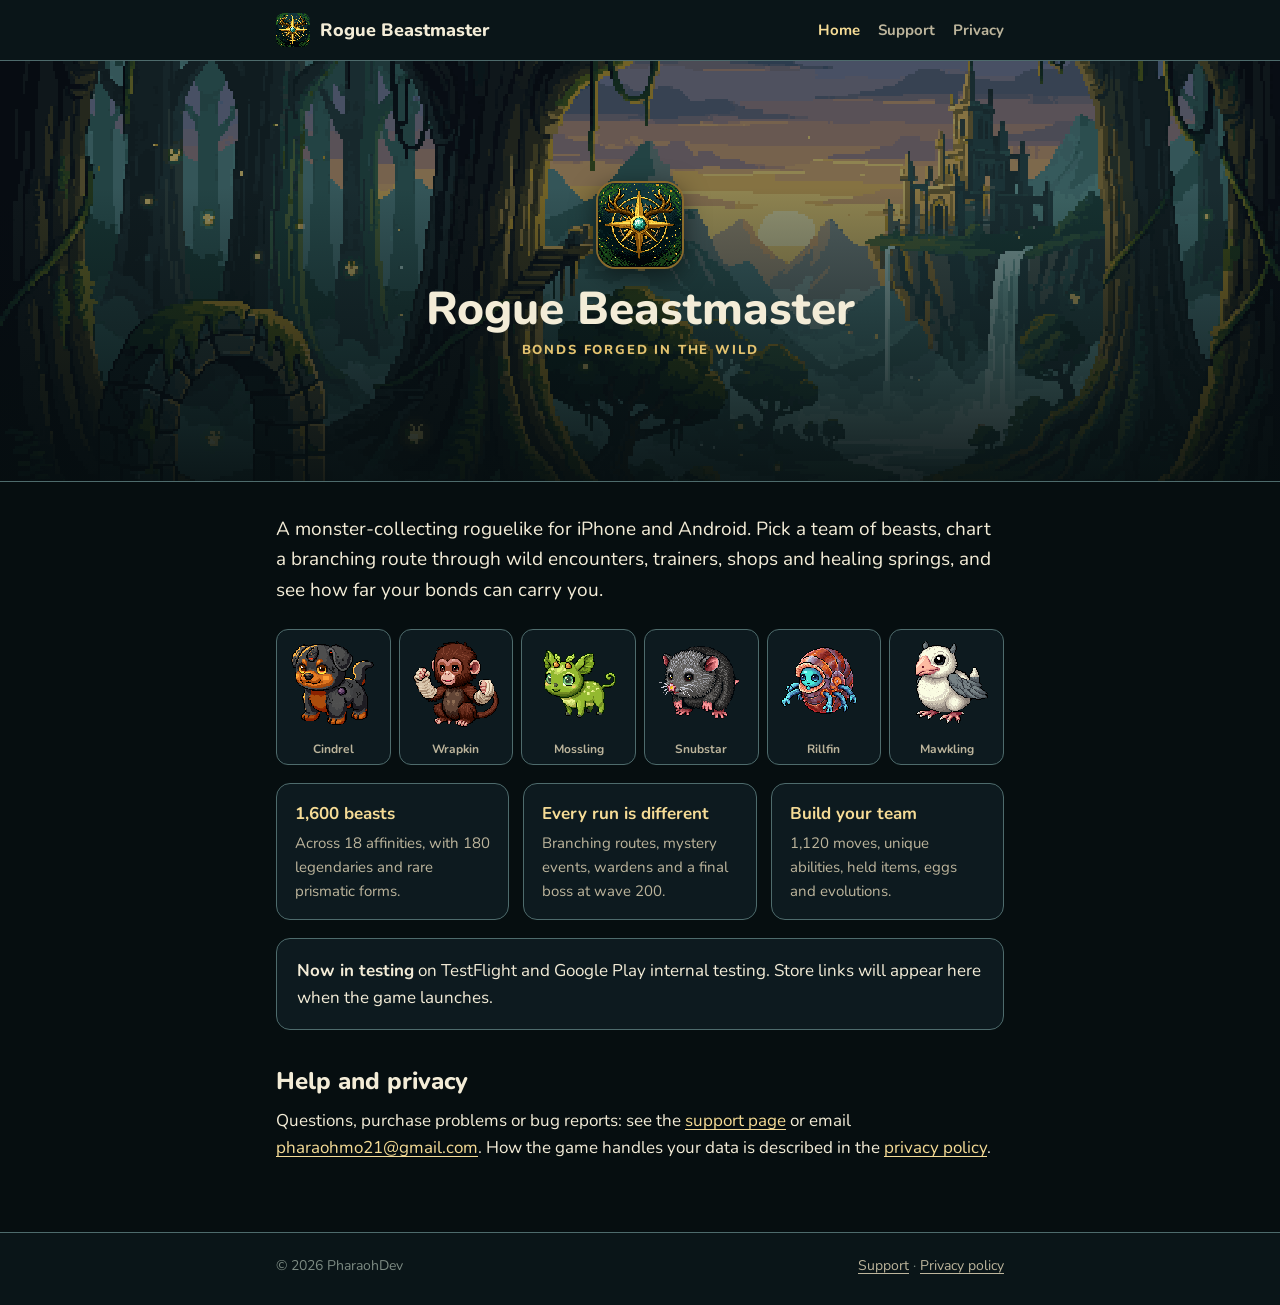
==== index.html @ 4d938bd2 "Rogue Beastmaster site: home, support and privacy policy Co-Authored-By: Claude Opus 5.5 <noreply@an" ====
<!doctype html>
<html lang="en">
  <head>
    <meta charset="utf-8" />
    <meta name="viewport" content="width=device-width, initial-scale=1" />
    <title>Rogue Beastmaster</title>
    <meta
      name="description"
      content="Rogue Beastmaster is a monster-collecting roguelike for iOS and Android: build a team of beasts, chart branching routes and see how far you get."
    />
    <meta property="og:title" content="Rogue Beastmaster" />
    <meta
      property="og:description"
      content="A monster-collecting roguelike for iOS and Android. 1,600 beasts across 18 affinities."
    />
    <meta property="og:image" content="https://pharaohmo.github.io/img/camp.png" />
    <link rel="icon" type="image/png" href="/img/favicon.png" />
    <link rel="apple-touch-icon" href="/img/apple-touch-icon.png" />
    <link rel="preconnect" href="https://fonts.googleapis.com" />
    <link rel="preconnect" href="https://fonts.gstatic.com" crossorigin />
    <link
      href="https://fonts.googleapis.com/css2?family=Nunito:wght@400;700;800&display=swap"
      rel="stylesheet"
    />
    <link rel="stylesheet" href="/styles.css" />
  </head>
  <body>
    <header class="site-header">
      <div class="wrap">
        <a class="brand" href="/"><img class="pixel" src="/img/icon.png" alt="" />Rogue Beastmaster</a>
        <nav class="nav" aria-label="Site">
          <a href="/" aria-current="page">Home</a>
          <a href="/support.html">Support</a>
          <a href="/privacy.html">Privacy</a>
        </nav>
      </div>
    </header>

    <section class="hero">
      <img class="hero-art pixel" src="/img/camp.png" alt="A pixel-art forest camp at dusk with a castle on the far hills" />
      <div class="hero-content">
        <img class="hero-icon pixel" src="/img/icon.png" alt="" />
        <h1>Rogue Beastmaster</h1>
        <p class="tagline">Bonds forged in the wild</p>
      </div>
    </section>

    <main class="wrap">
      <p class="lede">
        A monster-collecting roguelike for iPhone and Android. Pick a team of beasts, chart a
        branching route through wild encounters, trainers, shops and healing springs, and see how
        far your bonds can carry you.
      </p>

      <div class="beasts" aria-label="Some of the starter beasts">
        <figure><img class="pixel" src="/img/beast-1.png" alt="Cindrel, an Ember beast" /><figcaption>Cindrel</figcaption></figure>
        <figure><img class="pixel" src="/img/beast-2.png" alt="Wrapkin, a Valor beast" /><figcaption>Wrapkin</figcaption></figure>
        <figure><img class="pixel" src="/img/beast-3.png" alt="Mossling, a Grove beast" /><figcaption>Mossling</figcaption></figure>
        <figure><img class="pixel" src="/img/beast-4.png" alt="Snubstar, a Quake beast" /><figcaption>Snubstar</figcaption></figure>
        <figure><img class="pixel" src="/img/beast-5.png" alt="Rillfin, a Tide beast" /><figcaption>Rillfin</figcaption></figure>
        <figure><img class="pixel" src="/img/beast-6.png" alt="Mawkling, a Gale beast" /><figcaption>Mawkling</figcaption></figure>
      </div>

      <div class="cards">
        <div class="card">
          <strong>1,600 beasts</strong>
          <p>Across 18 affinities, with 180 legendaries and rare prismatic forms.</p>
        </div>
        <div class="card">
          <strong>Every run is different</strong>
          <p>Branching routes, mystery events, wardens and a final boss at wave 200.</p>
        </div>
        <div class="card">
          <strong>Build your team</strong>
          <p>1,120 moves, unique abilities, held items, eggs and evolutions.</p>
        </div>
      </div>

      <div class="panel">
        <p>
          <strong>Now in testing</strong> on TestFlight and Google Play internal testing. Store
          links will appear here when the game launches.
        </p>
      </div>

      <h2>Help and privacy</h2>
      <p>
        Questions, purchase problems or bug reports: see the <a href="/support.html">support page</a>
        or email <a href="mailto:pharaohmo21@gmail.com">pharaohmo21@gmail.com</a>. How the game
        handles your data is described in the <a href="/privacy.html">privacy policy</a>.
      </p>
    </main>

    <footer class="site-footer">
      <div class="wrap">
        <span>© 2026 PharaohDev</span>
        <span><a href="/support.html">Support</a> · <a href="/privacy.html">Privacy policy</a></span>
      </div>
    </footer>
  </body>
</html>
---- styles.css ----
:root {
  --bg: #0a1518;
  --bg-deep: #060e10;
  --panel: #0d1a1f;
  --panel-raised: #132a30;
  --border: #d4dccb;
  --border-dim: #4e6b6c;
  --text: #f3ecd7;
  --text-dim: #bdb59c;
  --text-faint: #7c8a82;
  --gold: #e3c26f;
  --gold-bright: #f6dc96;
  --gold-deep: #8a6a2b;
  --link: #f6dc96;
  --radius: 14px;
  --max: 760px;
}

* {
  box-sizing: border-box;
}

html {
  -webkit-text-size-adjust: 100%;
}

body {
  margin: 0;
  background: var(--bg-deep);
  color: var(--text);
  font-family: 'Nunito', system-ui, -apple-system, 'Segoe UI', Roboto, sans-serif;
  font-size: 17px;
  line-height: 1.6;
}

img.pixel {
  image-rendering: pixelated;
  image-rendering: crisp-edges;
}

a {
  color: var(--link);
  text-underline-offset: 3px;
}

a:hover {
  color: var(--gold);
}

.wrap {
  max-width: var(--max);
  margin: 0 auto;
  padding: 0 16px;
}

/* Header */
.site-header {
  background: var(--bg);
  border-bottom: 1px solid var(--border-dim);
}

.site-header .wrap {
  display: flex;
  align-items: center;
  justify-content: space-between;
  gap: 12px;
  min-height: 60px;
  flex-wrap: wrap;
  padding-top: 8px;
  padding-bottom: 8px;
}

.brand {
  display: flex;
  align-items: center;
  gap: 10px;
  color: var(--text);
  text-decoration: none;
  font-weight: 800;
  font-size: 18px;
}

.brand img {
  width: 34px;
  height: 34px;
  border-radius: 8px;
}

.nav {
  display: flex;
  gap: 18px;
  font-weight: 700;
  font-size: 15px;
}

.nav a {
  color: var(--text-dim);
  text-decoration: none;
}

.nav a:hover,
.nav a[aria-current='page'] {
  color: var(--gold-bright);
}

/* Hero */
.hero {
  position: relative;
  background: var(--bg);
  border-bottom: 1px solid var(--border-dim);
  overflow: hidden;
}

.hero-art {
  display: block;
  width: 100%;
  max-height: 420px;
  object-fit: cover;
  opacity: 0.55;
}

.hero-content {
  position: absolute;
  inset: 0;
  display: flex;
  flex-direction: column;
  align-items: center;
  justify-content: center;
  text-align: center;
  padding: 16px;
  background: linear-gradient(180deg, rgba(6, 14, 16, 0) 30%, rgba(6, 14, 16, 0.85) 100%);
}

.hero-icon {
  width: 88px;
  height: 88px;
  border-radius: 20px;
  border: 2px solid var(--gold-deep);
  box-shadow: 0 6px 24px rgba(0, 0, 0, 0.5);
}

h1 {
  font-size: clamp(30px, 6vw, 46px);
  line-height: 1.15;
  margin: 14px 0 4px;
  font-weight: 800;
}

.tagline {
  margin: 0;
  color: var(--gold);
  font-weight: 800;
  letter-spacing: 0.14em;
  text-transform: uppercase;
  font-size: 13px;
}

/* Content */
main.wrap {
  padding-top: 32px;
  padding-bottom: 56px;
}

h2 {
  font-size: 24px;
  line-height: 1.3;
  margin: 36px 0 10px;
  font-weight: 800;
}

h3 {
  font-size: 18px;
  margin: 24px 0 6px;
  font-weight: 800;
  color: var(--gold-bright);
}

p,
ul {
  margin: 0 0 14px;
}

ul {
  padding-left: 22px;
}

li {
  margin-bottom: 6px;
}

.lede {
  font-size: 19px;
  color: var(--text);
}

.muted {
  color: var(--text-dim);
}

.panel {
  background: var(--panel);
  border: 1px solid var(--border-dim);
  border-radius: var(--radius);
  padding: 18px 20px;
  margin: 18px 0;
}

.panel > :last-child {
  margin-bottom: 0;
}

.cards {
  display: grid;
  grid-template-columns: repeat(auto-fit, minmax(200px, 1fr));
  gap: 14px;
  margin: 18px 0;
}

.card {
  background: var(--panel);
  border: 1px solid var(--border-dim);
  border-radius: var(--radius);
  padding: 16px 18px;
}

.card strong {
  display: block;
  color: var(--gold-bright);
  font-size: 17px;
  margin-bottom: 4px;
}

.card p {
  margin: 0;
  color: var(--text-dim);
  font-size: 15px;
}

.beasts {
  display: grid;
  grid-template-columns: repeat(6, 1fr);
  gap: 8px;
  margin: 24px 0 8px;
}

.beasts figure {
  margin: 0;
  background: var(--panel);
  border: 1px solid var(--border-dim);
  border-radius: 12px;
  padding: 6px 4px 4px;
  text-align: center;
}

.beasts img {
  width: 100%;
  max-width: 96px;
  aspect-ratio: 1;
  height: auto;
}

.beasts figcaption {
  font-size: 12px;
  font-weight: 700;
  color: var(--text-dim);
}

.button {
  display: inline-block;
  background: var(--gold);
  color: #1a1408;
  font-weight: 800;
  text-decoration: none;
  padding: 10px 18px;
  border-radius: 10px;
}

.button:hover {
  background: var(--gold-bright);
  color: #1a1408;
}

.updated {
  color: var(--text-faint);
  font-size: 14px;
}

/* Footer */
.site-footer {
  border-top: 1px solid var(--border-dim);
  background: var(--bg);
  color: var(--text-faint);
  font-size: 14px;
  padding: 22px 0 28px;
}

.site-footer .wrap {
  display: flex;
  flex-wrap: wrap;
  gap: 8px 18px;
  justify-content: space-between;
}

.site-footer a {
  color: var(--text-dim);
}

@media (max-width: 560px) {
  body {
    font-size: 16px;
  }
  .beasts {
    grid-template-columns: repeat(3, 1fr);
  }
  .nav {
    gap: 14px;
  }
  .hero-art {
    min-height: 300px;
  }
}
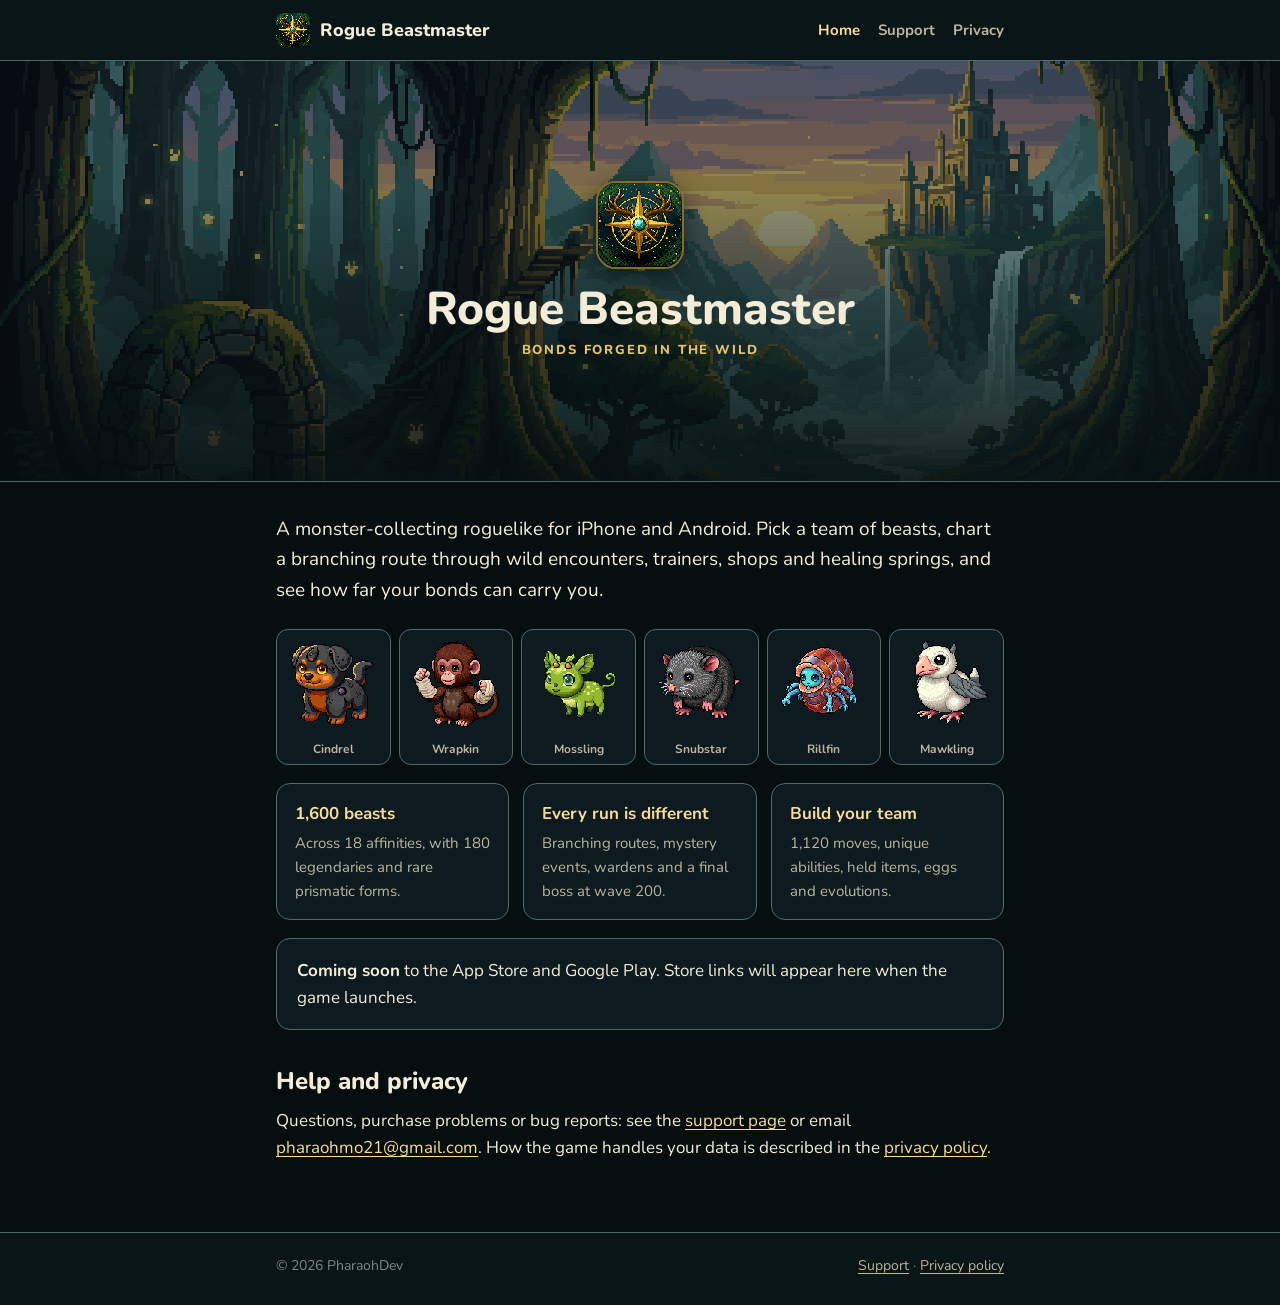
==== commit b796ea8f: "Site: public 1.0.0 wording (privacy, support, coming soon)" ====
--- a/index.html
+++ b/index.html
@@ -78,8 +78,8 @@
 
       <div class="panel">
         <p>
-          <strong>Now in testing</strong> on TestFlight and Google Play internal testing. Store
-          links will appear here when the game launches.
+          <strong>Coming soon</strong> to the App Store and Google Play. Store links will appear
+          here when the game launches.
         </p>
       </div>
 
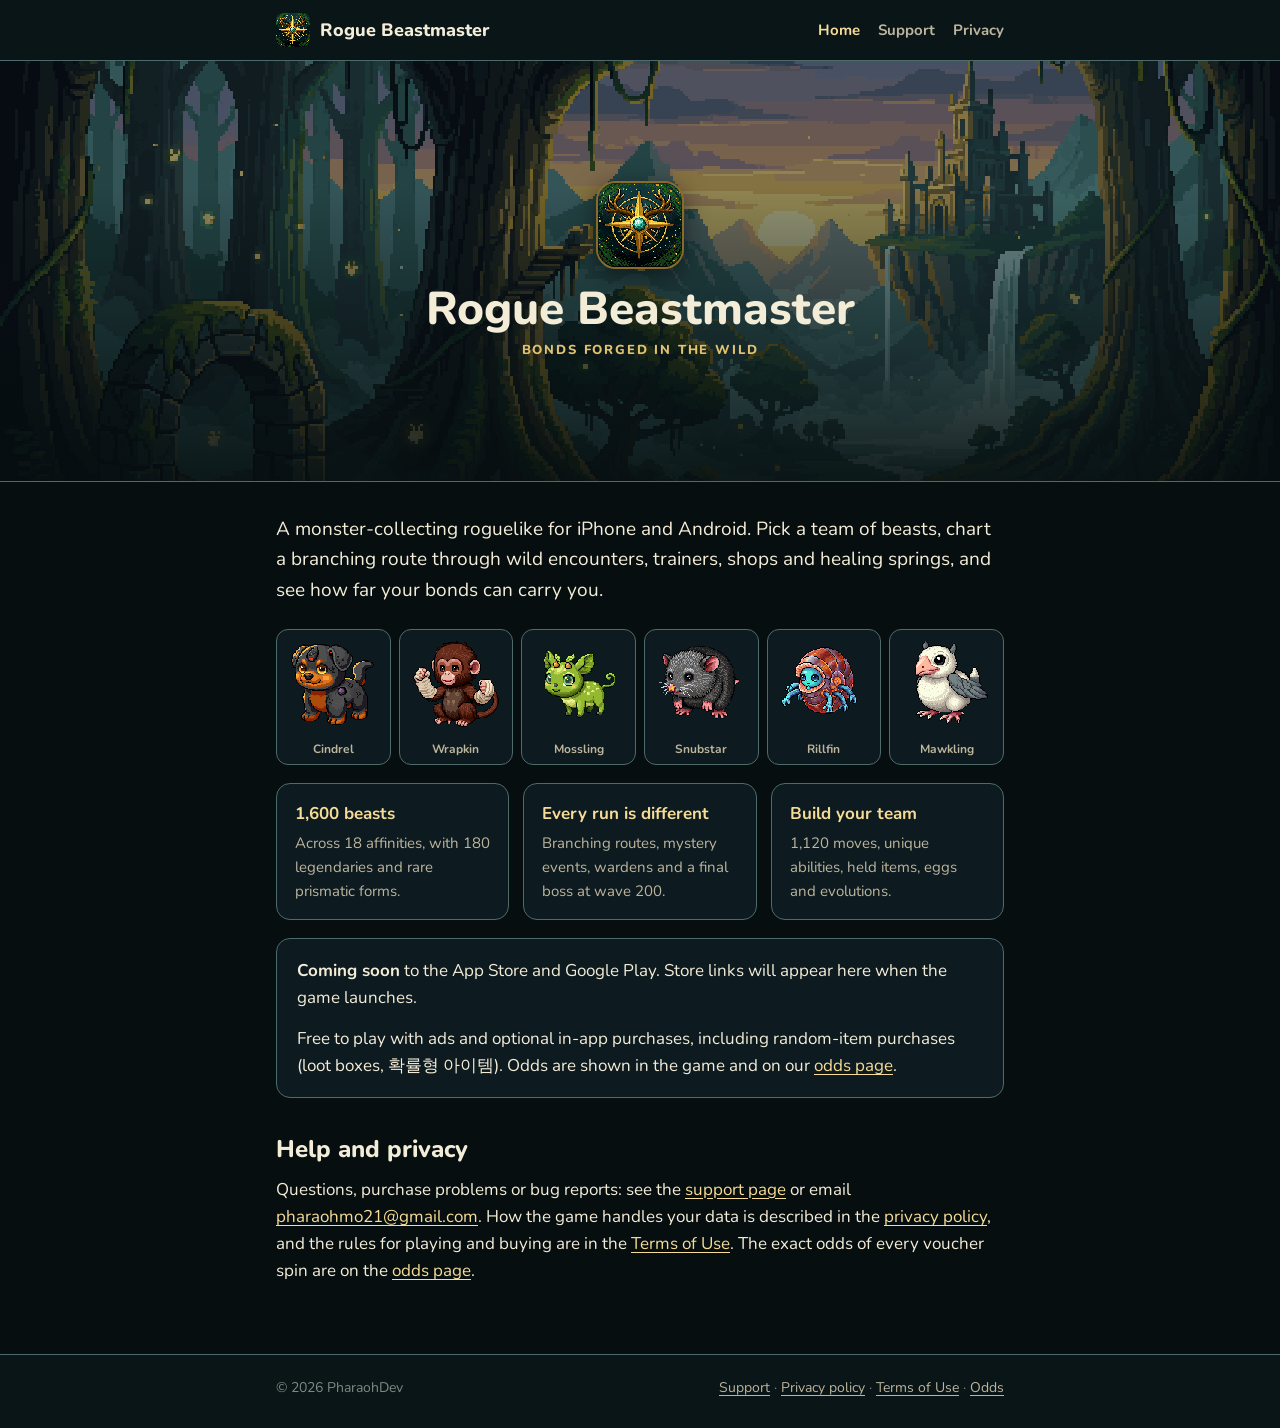
==== commit bb87f15b: "Site: odds page (with Korean and Taiwan notices), Terms of Use, refunds and loot-box disclosure" ====
--- a/index.html
+++ b/index.html
@@ -81,20 +81,27 @@
           <strong>Coming soon</strong> to the App Store and Google Play. Store links will appear
           here when the game launches.
         </p>
+        <p>
+          Free to play with ads and optional in-app purchases, including random-item purchases
+          (loot boxes, <span lang="ko">확률형 아이템</span>). Odds are shown in the game and on our
+          <a href="/odds.html">odds page</a>.
+        </p>
       </div>
 
       <h2>Help and privacy</h2>
       <p>
         Questions, purchase problems or bug reports: see the <a href="/support.html">support page</a>
         or email <a href="mailto:pharaohmo21@gmail.com">pharaohmo21@gmail.com</a>. How the game
-        handles your data is described in the <a href="/privacy.html">privacy policy</a>.
+        handles your data is described in the <a href="/privacy.html">privacy policy</a>, and the
+        rules for playing and buying are in the <a href="/terms.html">Terms of Use</a>. The exact
+        odds of every voucher spin are on the <a href="/odds.html">odds page</a>.
       </p>
     </main>
 
     <footer class="site-footer">
       <div class="wrap">
         <span>© 2026 PharaohDev</span>
-        <span><a href="/support.html">Support</a> · <a href="/privacy.html">Privacy policy</a></span>
+        <span><a href="/support.html">Support</a> · <a href="/privacy.html">Privacy policy</a> · <a href="/terms.html">Terms of Use</a> · <a href="/odds.html">Odds</a></span>
       </div>
     </footer>
   </body>
--- a/styles.css
+++ b/styles.css
@@ -209,6 +209,16 @@
   margin-bottom: 0;
 }
 
+.panel > h2:first-child,
+.panel > h3:first-child {
+  margin-top: 0;
+}
+
+/* Odds pages: an announced change, or odds not in effect yet */
+.notice {
+  border-color: var(--gold);
+}
+
 .cards {
   display: grid;
   grid-template-columns: repeat(auto-fit, minmax(200px, 1fr));
@@ -285,6 +295,86 @@
   font-size: 14px;
 }
 
+/* Tables (odds page) */
+.table-wrap {
+  overflow-x: auto;
+  -webkit-overflow-scrolling: touch;
+  margin: 0 0 16px;
+  background: var(--panel);
+  border: 1px solid var(--border-dim);
+  border-radius: 10px;
+}
+
+table {
+  width: 100%;
+  border-collapse: collapse;
+  font-size: 15px;
+  line-height: 1.4;
+}
+
+th,
+td {
+  padding: 7px 10px;
+  text-align: left;
+  vertical-align: top;
+  border-bottom: 1px solid rgba(78, 107, 108, 0.45);
+}
+
+thead th {
+  background: var(--bg);
+  color: var(--gold-bright);
+  font-weight: 800;
+  font-size: 14px;
+}
+
+tbody th {
+  font-weight: 700;
+}
+
+tbody tr:last-child th,
+tbody tr:last-child td {
+  border-bottom: 0;
+}
+
+th.num,
+td.num {
+  text-align: right;
+  font-variant-numeric: tabular-nums;
+}
+
+td.num {
+  white-space: nowrap;
+}
+
+table.lineages td {
+  padding-top: 4px;
+  padding-bottom: 4px;
+}
+
+.toc ol {
+  list-style: none;
+  padding-left: 0;
+  columns: 2;
+  column-gap: 24px;
+}
+
+.toc li {
+  margin-bottom: 4px;
+  break-inside: avoid;
+}
+
+section[lang] {
+  margin-top: 40px;
+  padding-top: 8px;
+  border-top: 1px solid var(--border-dim);
+}
+
+/* Korean breaks between words, not inside them. */
+[lang='ko'] {
+  word-break: keep-all;
+  overflow-wrap: break-word;
+}
+
 /* Footer */
 .site-footer {
   border-top: 1px solid var(--border-dim);
@@ -318,4 +408,14 @@
   .hero-art {
     min-height: 300px;
   }
-}
+  table {
+    font-size: 14px;
+  }
+  th,
+  td {
+    padding: 6px 8px;
+  }
+  .toc ol {
+    columns: 1;
+  }
+}
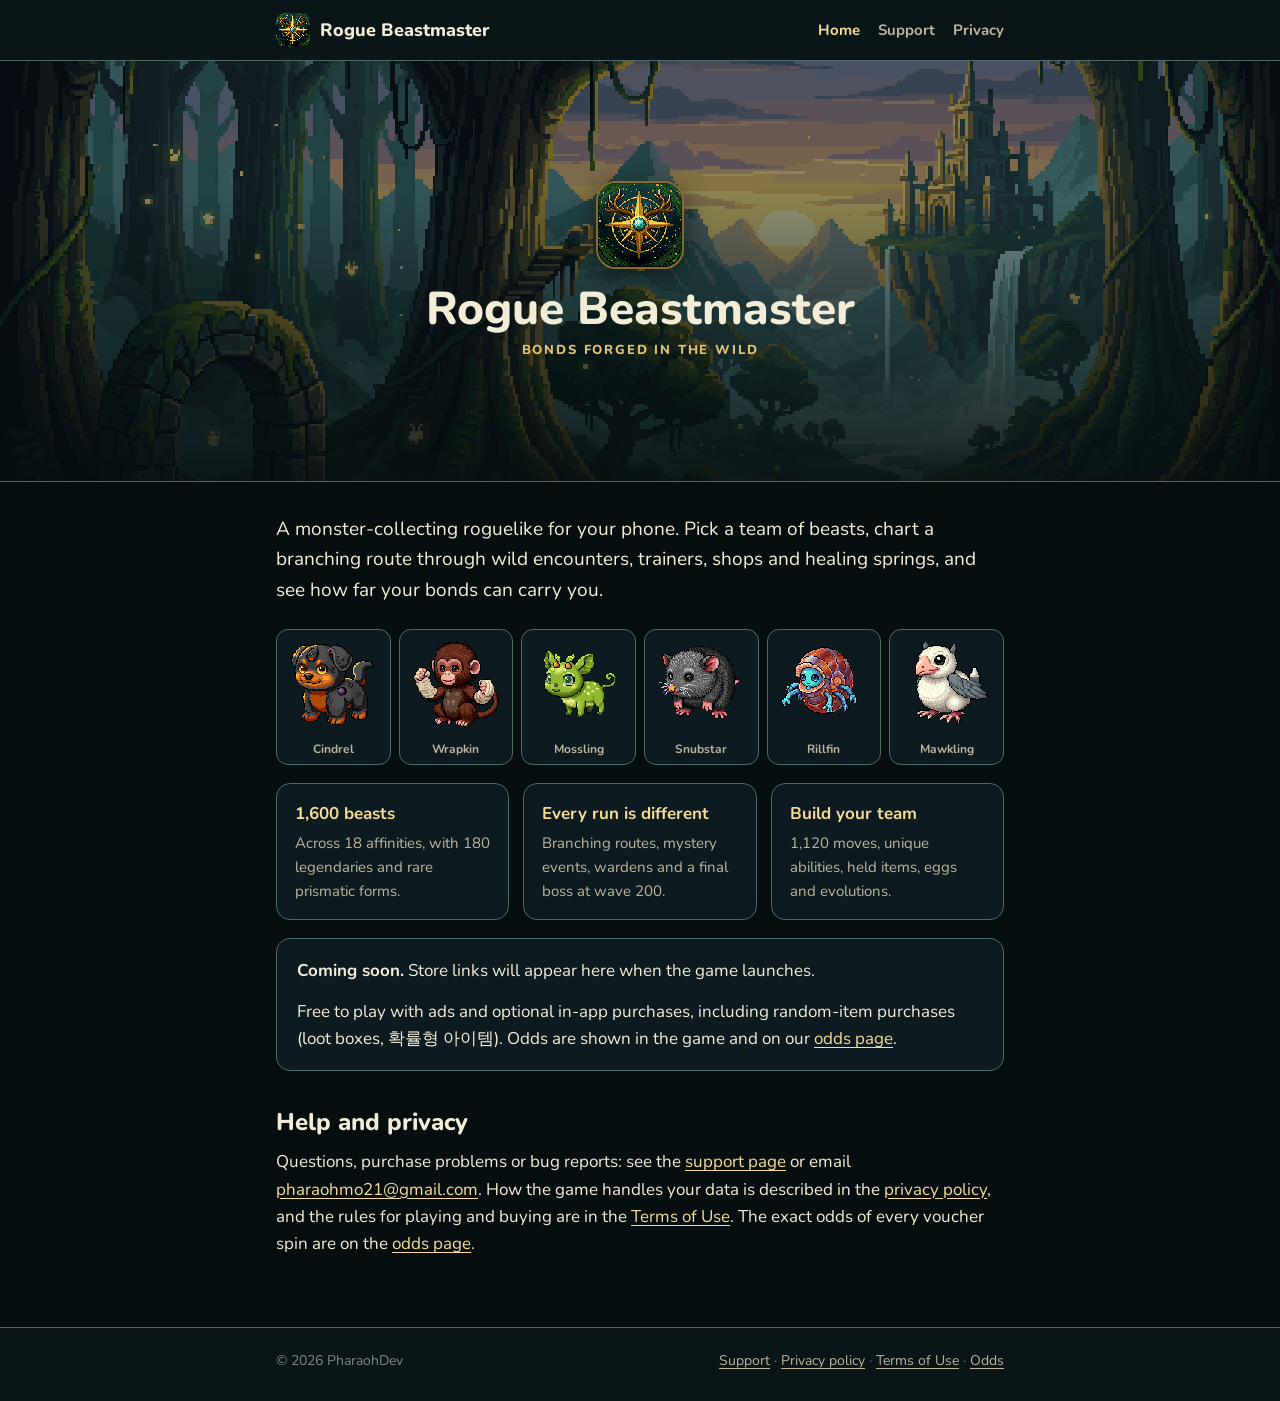
==== commit 03791152: "Use neutral store wording on every page and add a separate help page Co-Authored-By: Claude Opus 5.5" ====
--- a/index.html
+++ b/index.html
@@ -6,12 +6,12 @@
     <title>Rogue Beastmaster</title>
     <meta
       name="description"
-      content="Rogue Beastmaster is a monster-collecting roguelike for iOS and Android: build a team of beasts, chart branching routes and see how far you get."
+      content="Rogue Beastmaster is a monster-collecting roguelike for your phone: build a team of beasts, chart branching routes and see how far you get."
     />
     <meta property="og:title" content="Rogue Beastmaster" />
     <meta
       property="og:description"
-      content="A monster-collecting roguelike for iOS and Android. 1,600 beasts across 18 affinities."
+      content="A monster-collecting roguelike for your phone. 1,600 beasts across 18 affinities."
     />
     <meta property="og:image" content="https://pharaohmo.github.io/img/camp.png" />
     <link rel="icon" type="image/png" href="/img/favicon.png" />
@@ -47,9 +47,9 @@
 
     <main class="wrap">
       <p class="lede">
-        A monster-collecting roguelike for iPhone and Android. Pick a team of beasts, chart a
-        branching route through wild encounters, trainers, shops and healing springs, and see how
-        far your bonds can carry you.
+        A monster-collecting roguelike for your phone. Pick a team of beasts, chart a branching
+        route through wild encounters, trainers, shops and healing springs, and see how far your
+        bonds can carry you.
       </p>
 
       <div class="beasts" aria-label="Some of the starter beasts">
@@ -78,8 +78,7 @@
 
       <div class="panel">
         <p>
-          <strong>Coming soon</strong> to the App Store and Google Play. Store links will appear
-          here when the game launches.
+          <strong>Coming soon.</strong> Store links will appear here when the game launches.
         </p>
         <p>
           Free to play with ads and optional in-app purchases, including random-item purchases
